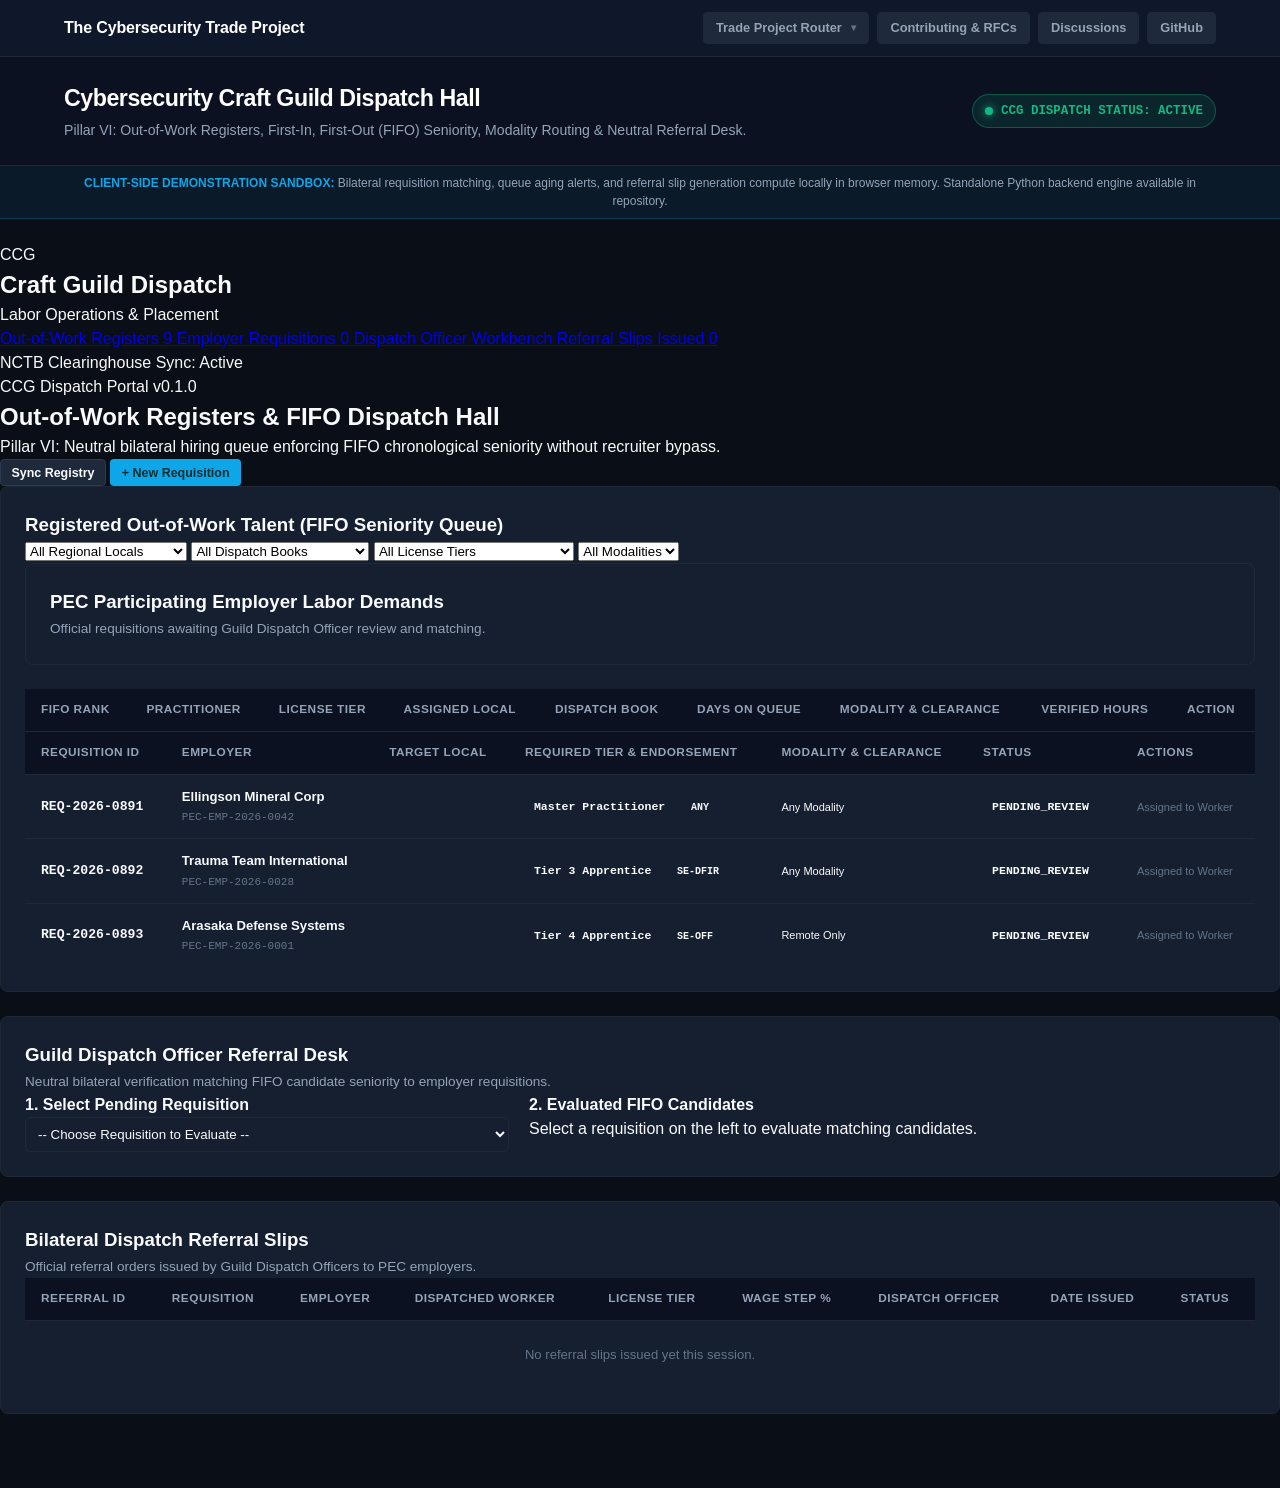
==== guild-hall/index.html @ 4a6930b7 "feat(router): publish guild-hall dispatch portal and update 404 vanity routes" ====
<!DOCTYPE html>
<html lang="en">
<head>
  <meta charset="UTF-8">
  <meta name="viewport" content="width=device-width, initial-scale=1.0">
  <title>Cybersecurity Craft Guild (CCG) - Dispatch Hall &amp; Placement Operations</title>
  <meta name="description" content="Cybersecurity Craft Guild (CCG) Dispatch Hall, Out-of-Work Queue, and Placement Management Portal.">

  <!-- Defensive Security & Content Protection Directives -->
  <meta http-equiv="Content-Security-Policy" content="default-src 'self'; script-src 'self' 'unsafe-inline'; style-src 'self' 'unsafe-inline' https://fonts.googleapis.com; font-src 'self' https://fonts.gstatic.com; img-src 'self' data: https:; connect-src 'self'; base-uri 'self'; form-action 'self';">
  <meta http-equiv="X-Content-Type-Options" content="nosniff">
  <meta http-equiv="Permissions-Policy" content="camera=(), microphone=(), geolocation=(), interest-cohort=()">
  <meta name="referrer" content="strict-origin-when-cross-origin">

  <link rel="stylesheet" href="styles.css">
  <link rel="preconnect" href="https://fonts.googleapis.com">
  <link rel="preconnect" href="https://fonts.gstatic.com" crossorigin>
  <link href="https://fonts.googleapis.com/css2?family=JetBrains+Mono:wght@400;500;700&family=Inter:wght@400;500;600;700;800&display=swap" rel="stylesheet">
</head>
<body>
  <header class="portal-header">
    <div class="portal-header-inner">
      <a href="https://the-cyber-trade-project.github.io/framework/" class="portal-brand">
        <span class="portal-brand-title">The Cybersecurity Trade Project</span>
      </a>
      <div class="portal-header-tools">
        <div class="dropdown">
          <button class="tool-link dropdown-toggle" type="button" aria-haspopup="true" aria-expanded="false">
            <span>Trade Project Router</span>
            <span class="dropdown-arrow">▾</span>
          </button>
          <div class="dropdown-menu">
            <a href="https://the-cyber-trade-project.github.io/framework/" class="dropdown-item">
              <span class="item-title">Documentation Portal</span>
              <span class="item-desc">Explore framework &amp; governance</span>
            </a>
            <a href="https://the-cyber-trade-project.github.io/estimator/" class="dropdown-item">
              <span class="item-title">Career Estimator</span>
              <span class="item-desc">Calculate trade tier &amp; PLA hours</span>
            </a>
            <a href="https://the-cyber-trade-project.github.io/logbook/" class="dropdown-item">
              <span class="item-title">Digital Logbook</span>
              <span class="item-desc">Cryptographic runtime attestation PWA</span>
            </a>
            <a href="https://the-cyber-trade-project.github.io/clearinghouse/" class="dropdown-item">
              <span class="item-title">Trade Clearinghouse</span>
              <span class="item-desc">Central ingestion &amp; credential registry</span>
            </a>
            <a href="https://the-cyber-trade-project.github.io/telemetry/" class="dropdown-item">
              <span class="item-title">Telemetry Gateway</span>
              <span class="item-desc">Zero-knowledge underwriter ratio attestation</span>
            </a>
            <a href="https://the-cyber-trade-project.github.io/guild-hall/" class="dropdown-item active">
              <span class="item-title">Guild Dispatch Hall</span>
              <span class="item-desc">Craft Guild out-of-work registers &amp; placement</span>
            </a>
          </div>
        </div>
        <a href="https://the-cyber-trade-project.github.io/framework/CONTRIBUTING.html" class="tool-link tool-link-contribute">
          <span>Contributing &amp; RFCs</span>
        </a>
        <a href="https://github.com/the-cyber-trade-project/framework/discussions" target="_blank" rel="noopener noreferrer" class="tool-link">
          <span>Discussions</span>
        </a>
        <a href="https://github.com/the-cyber-trade-project/framework" target="_blank" rel="noopener noreferrer" class="tool-link">
          <span>GitHub</span>
        </a>
      </div>
    </div>
  </header>

  <!-- Title Banner -->
  <div class="page-title-banner">
    <div class="container page-title-inner">
      <div>
        <h1>Cybersecurity Craft Guild Dispatch Hall</h1>
        <p class="subtitle">Pillar VI: Out-of-Work Registers, First-In, First-Out (FIFO) Seniority, Modality Routing &amp; Neutral Referral Desk.</p>
      </div>
      <div class="registry-status-badge">
        <span class="status-dot"></span>
        <span>CCG DISPATCH STATUS: ACTIVE</span>
      </div>
    </div>
  </div>

  <!-- Client-Side Sandbox Notice Banner -->
  <div class="sandbox-notice">
    <div class="container">
      <strong style="color:var(--accent-cyan);">CLIENT-SIDE DEMONSTRATION SANDBOX:</strong> Bilateral requisition matching, queue aging alerts, and referral slip generation compute locally in browser memory. Standalone Python backend engine available in repository.
    </div>
  </div>
  <div class="layout" style="margin-top:1.5rem;">
    <aside class="sidebar">
      <div class="logo">
        <div class="logo-badge">CCG</div>
        <div class="logo-text">
          <h1>Craft Guild Dispatch</h1>
          <span>Labor Operations &amp; Placement</span>
        </div>
      </div>

      <nav class="nav">
        <a href="#dispatch-queue" class="nav-item active" data-tab="dispatch-queue">
          <span class="nav-label">Out-of-Work Registers</span>
          <span class="nav-badge" id="badge-queue-count">0</span>
        </a>
        <a href="#requisitions" class="nav-item" data-tab="requisitions">
          <span class="nav-label">Employer Requisitions</span>
          <span class="nav-badge" id="badge-req-count">0</span>
        </a>
        <a href="#referral-workbench" class="nav-item" data-tab="referral-workbench">
          <span class="nav-label">Dispatch Officer Workbench</span>
        </a>
        <a href="#referral-history" class="nav-item" data-tab="referral-history">
          <span class="nav-label">Referral Slips Issued</span>
          <span class="nav-badge" id="badge-slip-count">0</span>
        </a>
      </nav>

      <div class="sidebar-footer">
        <div class="footer-status">
          <span class="status-indicator active"></span>
          <span>NCTB Clearinghouse Sync: Active</span>
        </div>
        <div class="version-tag">CCG Dispatch Portal v0.1.0</div>
      </div>
    </aside>

    <main class="main-content">
      <header class="top-bar">
        <div class="page-title">
          <h2 id="current-tab-title">Out-of-Work Registers &amp; FIFO Dispatch Hall</h2>
          <p id="current-tab-desc">Pillar VI: Neutral bilateral hiring queue enforcing FIFO chronological seniority without recruiter bypass.</p>
        </div>
        <div class="top-actions">
          <button class="btn btn-secondary btn-sm" onclick="window.app.loadData()">Sync Registry</button>
          <button class="btn btn-primary btn-sm" onclick="window.app.openRequisitionModal()">+ New Requisition</button>
        </div>
      </header>

      <section id="tab-dispatch-queue" class="tab-pane active">
        <div class="card mb-4">
          <div class="card-header">
            <h3>Registered Out-of-Work Talent (FIFO Seniority Queue)</h3>
            <div class="controls-row">
              <select id="filter-local" class="input-sm" onchange="window.app.filterQueue()">
                <option value="ALL">All Regional Locals</option>
                <option value="LOCAL-101">Local 101 - Mid-Atlantic</option>
                <option value="LOCAL-204">Local 204 - Midwest</option>
                <option value="LOCAL-302">Local 302 - Western</option>
                <option value="LOCAL-415">Local 415 - Southern</option>
              </select>
              <select id="filter-book" class="input-sm" onchange="window.app.filterQueue()">
                <option value="ALL">All Dispatch Books</option>
                <option value="Book 1 (Resident)">Book 1 (Resident Local)</option>
                <option value="Book 2 (Regional)">Book 2 (Regional District)</option>
                <option value="Book 3 (National)">Book 3 (National Traveler)</option>
              </select>
              <select id="filter-tier" class="input-sm" onchange="window.app.filterQueue()">
                <option value="ALL">All License Tiers</option>
                <option value="Tier 1 Apprentice">Tier 1 Apprentice (50%)</option>
                <option value="Tier 2 Apprentice">Tier 2 Apprentice (60%)</option>
                <option value="Tier 3 Apprentice">Tier 3 Apprentice (70%)</option>
                <option value="Tier 4 Apprentice">Tier 4 Apprentice (80%)</option>
                <option value="Licensed Journeyman">Licensed Journeyman (100%)</option>
                <option value="Master Practitioner">Master Practitioner (MoR)</option>
              </select>
              <select id="filter-modality" class="input-sm" onchange="window.app.filterQueue()">
                <option value="ALL">All Modalities</option>
                <option value="Remote Only">Remote Only</option>
                <option value="Hybrid">Hybrid</option>
                <option value="On-Site Only">On-Site Only</option>
              </select>
            </div>
          </div>
          <div class="table-responsive">
            <table class="data-table">
              <thead>
                <tr>
                  <th>FIFO Rank</th>
                  <th>Practitioner</th>
                  <th>License Tier</th>
                  <th>Assigned Local</th>
                  <th>Dispatch Book</th>
                  <th>Days on Queue</th>
                  <th>Modality &amp; Clearance</th>
                  <th>Verified Hours</th>
                  <th>Action</th>
                </tr>
      <section id="tab-requisitions" class="tab-pane">
        <div class="card">
          <div class="card-header">
            <h3>PEC Participating Employer Labor Demands</h3>
            <span class="card-subtitle">Official requisitions awaiting Guild Dispatch Officer review and matching.</span>
          </div>
          <div class="table-responsive">
            <table class="data-table">
              <thead>
                <tr>
                  <th>Requisition ID</th>
                  <th>Employer</th>
                  <th>Target Local</th>
                  <th>Required Tier &amp; Endorsement</th>
                  <th>Modality &amp; Clearance</th>
                  <th>Status</th>
                  <th>Actions</th>
                </tr>
              </thead>
              <tbody id="requisitions-tbody"></tbody>
            </table>
          </div>
        </div>
      </section>

      <section id="tab-referral-workbench" class="tab-pane">
        <div class="card mb-4">
          <div class="card-header">
            <h3>Guild Dispatch Officer Referral Desk</h3>
            <span class="card-subtitle">Neutral bilateral verification matching FIFO candidate seniority to employer requisitions.</span>
          </div>
          <div class="card-body">
            <div class="workbench-grid" style="display:grid; grid-template-columns: 1fr 1.5fr; gap: 20px;">
              <div class="workbench-panel">
                <h4>1. Select Pending Requisition</h4>
                <select id="workbench-requisition-select" class="input-full mb-3" onchange="window.app.loadWorkbenchRequisition()" style="width:100%; padding:8px; border-radius:6px; background:var(--bg-card); color:var(--text-primary); border:1px solid var(--border-color);">
                  <option value="">-- Choose Requisition to Evaluate --</option>
                </select>
                <div id="workbench-req-details" class="info-box" style="display:none; padding:12px; background:rgba(0,0,0,0.2); border:1px solid var(--border-color); border-radius:6px;"></div>
              </div>

              <div class="workbench-panel">
                <h4>2. Evaluated FIFO Candidates</h4>
                <div id="workbench-alerts" class="alert-box mb-2" style="display:none; padding:10px; background:rgba(239,68,68,0.1); border:1px solid rgba(239,68,68,0.3); border-radius:6px; color:#fca5a5;"></div>
                <div id="workbench-candidates-list" class="candidate-match-list">
                  <p class="text-muted">Select a requisition on the left to evaluate matching candidates.</p>
                </div>
              </div>
            </div>
          </div>
        </div>
      </section>

              </thead>
      <section id="tab-referral-history" class="tab-pane">
        <div class="card">
          <div class="card-header">
            <h3>Bilateral Dispatch Referral Slips</h3>
            <span class="card-subtitle">Official referral orders issued by Guild Dispatch Officers to PEC employers.</span>
          </div>
          <div class="table-responsive">
            <table class="data-table">
              <thead>
                <tr>
                  <th>Referral ID</th>
                  <th>Requisition</th>
                  <th>Employer</th>
                  <th>Dispatched Worker</th>
                  <th>License Tier</th>
                  <th>Wage Step %</th>
                  <th>Dispatch Officer</th>
                  <th>Date Issued</th>
                  <th>Status</th>
                </tr>
              </thead>
              <tbody id="slips-tbody"></tbody>
            </table>
  <div id="modal-requisition" class="modal-backdrop" style="display:none; position:fixed; inset:0; background:rgba(0,0,0,0.7); align-items:center; justify-content:center; z-index:1000;">
    <div class="modal-content" style="background:var(--bg-surface); padding:24px; border-radius:10px; max-width:600px; width:100%; border:1px solid var(--border-color);">
      <div class="modal-header" style="display:flex; justify-content:space-between; align-items:center; margin-bottom:16px;">
        <h3>Submit PEC Employer Labor Requisition</h3>
        <button class="modal-close" onclick="window.app.closeRequisitionModal()" style="background:none; border:none; color:var(--text-muted); font-size:24px; cursor:pointer;">&times;</button>
      </div>
      <form id="form-requisition" onsubmit="window.app.handleRequisitionSubmit(event)">
        <div style="margin-bottom:12px;">
          <label style="display:block; margin-bottom:4px; font-size:12px;">PEC Employer</label>
          <select id="modal-pec-id" class="input-full" required style="width:100%; padding:8px; border-radius:6px; background:var(--bg-card); color:var(--text-primary); border:1px solid var(--border-color);">
            <option value="PEC-EMP-2026-0001">PEC-EMP-2026-0001: Apex Defense Systems (Div 1)</option>
            <option value="PEC-EMP-2026-0014">PEC-EMP-2026-0014: Vanguard Cyber Trust (Div 1)</option>
            <option value="PEC-EMP-2026-0038">PEC-EMP-2026-0038: Metro Health Cyber Defense (Div 2)</option>
            <option value="PEC-EMP-2026-0052">PEC-EMP-2026-0052: Meridian Energy Grid Cyber (Div 1)</option>
          </select>
        </div>
        <div style="display:flex; gap:12px; margin-bottom:12px;">
          <div style="flex:1;">
            <label style="display:block; margin-bottom:4px; font-size:12px;">Local</label>
            <select id="modal-local-id" class="input-full" required style="width:100%; padding:8px; border-radius:6px; background:var(--bg-card); color:var(--text-primary); border:1px solid var(--border-color);">
              <option value="LOCAL-101">Local 101 - Mid-Atlantic</option>
              <option value="LOCAL-204">Local 204 - Midwest</option>
              <option value="LOCAL-302">Local 302 - Western</option>
              <option value="LOCAL-415">Local 415 - Southern</option>
            </select>
          </div>
          <div style="flex:1;">
            <label style="display:block; margin-bottom:4px; font-size:12px;">Tier</label>
            <select id="modal-tier" class="input-full" required style="width:100%; padding:8px; border-radius:6px; background:var(--bg-card); color:var(--text-primary); border:1px solid var(--border-color);">
              <option value="Tier 1 Apprentice">Tier 1 Apprentice (50%)</option>
              <option value="Tier 2 Apprentice">Tier 2 Apprentice (60%)</option>
              <option value="Tier 3 Apprentice">Tier 3 Apprentice (70%)</option>
              <option value="Tier 4 Apprentice">Tier 4 Apprentice (80%)</option>
              <option value="Licensed Journeyman">Licensed Journeyman (100%)</option>
              <option value="Master Practitioner">Master Practitioner (MoR)</option>
            </select>
          </div>
        </div>
        <div style="display:flex; gap:12px; margin-bottom:12px;">
          <div style="flex:1;">
            <label style="display:block; margin-bottom:4px; font-size:12px;">Endorsement</label>
            <select id="modal-endorsement" class="input-full" style="width:100%; padding:8px; border-radius:6px; background:var(--bg-card); color:var(--text-primary); border:1px solid var(--border-color);">
              <option value="None">None</option>
              <option value="SE-APP">SE-APP</option>
              <option value="SE-CLD">SE-CLD</option>
              <option value="SE-ICS">SE-ICS</option>
              <option value="SE-MED">SE-MED</option>
              <option value="SE-DFIR">SE-DFIR</option>
              <option value="SE-AIML">SE-AIML</option>
            </select>
          </div>
          <div style="flex:1;">
            <label style="display:block; margin-bottom:4px; font-size:12px;">Modality</label>
            <select id="modal-modality" class="input-full" style="width:100%; padding:8px; border-radius:6px; background:var(--bg-card); color:var(--text-primary); border:1px solid var(--border-color);">
              <option value="Any">Any Modality</option>
              <option value="Remote Only">Remote Only</option>
              <option value="Hybrid">Hybrid</option>
              <option value="On-Site Only">On-Site Only</option>
            </select>
          </div>
        </div>
        <div style="display:flex; justify-content:flex-end; gap:8px;">
          <button type="button" class="btn btn-secondary" onclick="window.app.closeRequisitionModal()">Cancel</button>
          <button type="submit" class="btn btn-primary">Post Requisition</button>
        </div>
      </form>
    </div>
  </div>
  <script src="app.js"></script>

          </div>
        </div>
      </section>

              <tbody id="queue-tbody"></tbody>
            </table>
          </div>
        </div>
      </section>
    </main>
  </div>
</body>
</html>
---- guild-hall/styles.css ----
/* Cybersecurity Trade Clearinghouse - National Registry & Ingestion Stylesheet */
:root {
  --bg-primary: #0a0e17;
  --bg-secondary: #0f172a;
  --bg-card: #161f30;
  --bg-card-hover: #1e293b;
  --border-color: #1f2937;
  --border-subtle: #2e3a52;
  --border-focus: #38bdf8;
  --text-primary: #f8fafc;
  --text-secondary: #94a3b8;
  --text-muted: #64748b;
  --accent-cyan: #0ea5e9;
  --accent-blue: #2563eb;
  --accent-emerald: #10b981;
  --accent-green: #10b981;
  --accent-amber: #f59e0b;
  --accent-rose: #f43f5e;
  --accent-purple: #8b5cf6;
  --radius-sm: 4px;
  --radius-md: 6px;
  --radius-lg: 8px;
  --font-sans: -apple-system, BlinkMacSystemFont, "Segoe UI", Roboto, "Helvetica Neue", Arial, sans-serif;
  --font-mono: ui-monospace, SFMono-Regular, "JetBrains Mono", Menlo, Monaco, Consolas, monospace;
}

* {
  box-sizing: border-box;
  margin: 0;
  padding: 0;
}

/* WCAG 2.1 AA Focus-Visible Accessibility Standard */
:focus-visible {
  outline: 2px solid var(--accent-cyan, #0ea5e9);
  outline-offset: 2px;
}

/* Reduced Motion Preference */
@media (prefers-reduced-motion: reduce) {
  *, ::before, ::after {
    animation-duration: 0.01ms !important;
    animation-iteration-count: 1 !important;
    transition-duration: 0.01ms !important;
    scroll-behavior: auto !important;
  }
}

body {
  background-color: var(--bg-primary);
  color: var(--text-primary);
  font-family: var(--font-sans);
  line-height: 1.5;
  min-height: 100vh;
  padding-bottom: 50px;
}

.container {
  max-width: 1200px;
  margin: 0 auto;
  padding: 0 1.5rem;
}

/* Portal Header & Ecosystem Navigation */
.portal-header {
  background-color: var(--bg-secondary);
  border-bottom: 1px solid var(--border-color);
  position: sticky;
  top: 0;
  z-index: 100;
}

.portal-header-inner {
  max-width: 1200px;
  margin: 0 auto;
  padding: 0.75rem 1.5rem;
  display: flex;
  justify-content: space-between;
  align-items: center;
  gap: 1rem;
}

.portal-brand {
  display: flex;
  align-items: center;
  gap: 0.75rem;
  text-decoration: none;
  color: var(--text-primary);
}

.portal-brand-title {
  font-size: 1rem;
  font-weight: 700;
  letter-spacing: -0.01em;
  color: #fff;
  transition: color 0.15s ease;
}

.portal-brand:hover .portal-brand-title,
.portal-brand-title:hover {
  color: var(--accent-cyan);
}

.portal-header-tools {
  display: flex;
  align-items: center;
  gap: 0.5rem;
}

.tool-link {
  display: inline-flex;
  align-items: center;
  justify-content: center;
  gap: 0.4rem;
  background-color: #1e293b;
  border: 1px solid var(--border-color);
  color: var(--text-secondary);
  text-decoration: none;
  font-family: var(--font-sans);
  font-size: 0.8rem;
  font-weight: 600;
  line-height: 1;
  height: 32px;
  box-sizing: border-box;
  padding: 0 0.75rem;
  border-radius: var(--radius-sm);
  transition: all 0.15s ease;
  cursor: pointer;
  appearance: none;
  -webkit-appearance: none;
  vertical-align: middle;
}

.tool-link:hover {
  background-color: #334155;
  color: #fff;
  border-color: var(--accent-cyan);
}

/* Dropdown */
.dropdown {
  position: relative;
  display: inline-block;
}

.dropdown-arrow {
  font-size: 0.65rem;
  margin-left: 0.2rem;
  color: var(--text-muted);
}

.dropdown-menu {
  display: none;
  position: absolute;
  right: 0;
  top: calc(100% + 2px);
  margin-top: 0;
  background-color: #0f172a;
  border: 1px solid var(--border-subtle);
  border-radius: var(--radius-md);
  box-shadow: 0 10px 25px -5px rgba(0, 0, 0, 0.7);
  min-width: 260px;
  z-index: 200;
  padding: 0.4rem;
}

.dropdown-menu::before {
  content: "";
  position: absolute;
  top: -8px;
  left: 0;
  right: 0;
  height: 8px;
}

.dropdown:hover .dropdown-menu,
.dropdown:focus-within .dropdown-menu {
  display: block;
}

.dropdown-item {
  display: flex;
  flex-direction: column;
  padding: 0.6rem 0.75rem;
  text-decoration: none;
  border-radius: var(--radius-sm);
  transition: background-color 0.1s ease;
}

.dropdown-item:hover {
  background-color: #1e293b;
}

.dropdown-item.active {
  background-color: rgba(14, 165, 233, 0.12);
  border-left: 2px solid var(--accent-cyan);
}

.item-title {
  color: var(--accent-cyan);
  font-weight: 600;
  font-size: 0.85rem;
  margin-bottom: 0.15rem;
}

.item-desc {
  color: var(--text-muted);
  font-size: 0.75rem;
  line-height: 1.3;
}

/* Mobile Header Layout (< 768px): 2-Row Clean Layout */
@media (max-width: 768px) {
  .portal-header-inner {
    flex-direction: column;
    align-items: stretch;
    padding: 0.6rem 1rem;
    gap: 0.5rem;
  }

  .portal-brand {
    justify-content: center;
    text-align: center;
  }

  .portal-brand-title {
    font-size: 0.95rem;
    font-weight: 800;
  }

  .portal-header-tools {
    display: grid;
    grid-template-columns: repeat(4, 1fr);
    gap: 6px;
    width: 100%;
  }

  .tool-link {
    width: 100%;
    font-size: 0.72rem;
    padding: 0.4rem 0.2rem;
    text-align: center;
    justify-content: center;
  }

  .dropdown {
    width: 100%;
  }

  .dropdown-menu {
    left: 0;
    right: 0;
    width: 100%;
    min-width: unset;
  }
}

/* Page Title Banner */
.page-title-banner {
  background-color: #0b1120;
  border-bottom: 1px solid var(--border-color);
  padding: 1.5rem 0;
}

.page-title-inner {
  display: flex;
  justify-content: space-between;
  align-items: center;
  flex-wrap: wrap;
  gap: 1rem;
}

.page-title-banner h1 {
  font-size: 1.45rem;
  font-weight: 800;
  letter-spacing: -0.02em;
  color: #fff;
  margin-bottom: 0.25rem;
}

.page-title-banner .subtitle {
  color: var(--text-secondary);
  font-size: 0.88rem;
  max-width: 780px;
}

.registry-status-badge {
  display: inline-flex;
  align-items: center;
  gap: 0.5rem;
  background-color: rgba(16, 185, 129, 0.12);
  border: 1px solid rgba(16, 185, 129, 0.35);
  color: var(--accent-emerald);
  font-family: var(--font-mono);
  font-size: 0.78rem;
  font-weight: 700;
  padding: 0.4rem 0.75rem;
  border-radius: 20px;
}

.status-dot {
  width: 8px;
  height: 8px;
  background-color: var(--accent-emerald);
  border-radius: 50%;
  box-shadow: 0 0 8px var(--accent-emerald);
}

/* Sandbox Notice Banner */
.sandbox-notice {
  background-color: rgba(14, 165, 233, 0.08);
  border-bottom: 1px solid rgba(14, 165, 233, 0.25);
  padding: 8px 0;
  font-size: 12px;
  color: var(--text-secondary);
  text-align: center;
}

/* Navigation Ribbon (3-Workspace Responsive Layout) */
.nav-ribbon {
  background-color: #0d1526;
  border-bottom: 1px solid var(--border-color);
  position: sticky;
  top: 49px;
  z-index: 90;
}

.nav-tabs-container {
  display: grid;
  grid-template-columns: repeat(3, 1fr);
  gap: 8px;
  padding: 8px 1.5rem;
}

@media (max-width: 768px) {
  .nav-tabs-container {
    grid-template-columns: 1fr;
    padding: 6px 1rem;
    gap: 6px;
  }
}

.tab-btn {
  background-color: var(--bg-card);
  border: 1px solid var(--border-color);
  color: var(--text-secondary);
  font-family: var(--font-sans);
  font-size: 13px;
  font-weight: 700;
  padding: 10px 14px;
  border-radius: var(--radius-sm);
  cursor: pointer;
  text-align: center;
  transition: all 0.15s ease;
  white-space: normal;
  display: flex;
  align-items: center;
  justify-content: center;
}

.tab-btn:hover {
  color: #fff;
  background-color: var(--bg-card-hover);
  border-color: var(--border-subtle);
}

.tab-btn.active {
  color: var(--accent-cyan);
  background-color: rgba(14, 165, 233, 0.12);
  border-color: var(--accent-cyan);
  font-weight: 700;
}

/* Secondary Sub-View Segmented Pills */
.sub-nav-ribbon {
  display: flex;
  gap: 6px;
  margin-bottom: 1.25rem;
  flex-wrap: wrap;
  background: var(--bg-secondary);
  padding: 5px;
  border-radius: var(--radius-md);
  border: 1px solid var(--border-color);
}

.sub-pill-btn {
  background: transparent;
  border: 1px solid transparent;
  color: var(--text-secondary);
  font-family: var(--font-sans);
  font-size: 12px;
  font-weight: 600;
  padding: 6px 14px;
  border-radius: var(--radius-sm);
  cursor: pointer;
  transition: all 0.15s ease;
  flex: 1;
  min-width: 140px;
  text-align: center;
}

.sub-pill-btn:hover {
  color: var(--text-primary);
  background: rgba(255, 255, 255, 0.04);
}

.sub-pill-btn.active {
  background: var(--bg-card);
  color: var(--accent-cyan);
  border-color: var(--border-subtle);
  box-shadow: 0 1px 3px rgba(0, 0, 0, 0.3);
}

/* View Sections */
.view-panel {
  display: none;
  padding: 1.5rem 0;
}

.view-panel.active {
  display: block;
}

/* Cards & Layout Containers */
.card {
  background-color: var(--bg-card);
  border: 1px solid var(--border-color);
  border-radius: var(--radius-lg);
  padding: 1.5rem;
  margin-bottom: 1.5rem;
}

.card-title {
  font-size: 1.15rem;
  font-weight: 700;
  color: #fff;
  margin-bottom: 0.4rem;
}

.card-subtitle {
  font-size: 0.85rem;
  color: var(--text-secondary);
  margin-bottom: 1.25rem;
  line-height: 1.4;
}

.grid-2 {
  display: grid;
  grid-template-columns: 1fr 1fr;
  gap: 1.25rem;
}

@media (max-width: 860px) {
  .grid-2 {
    grid-template-columns: 1fr;
  }
}

/* Ingestion Drop Zone */
.dropzone {
  border: 2px dashed var(--border-subtle);
  border-radius: var(--radius-lg);
  padding: 2.5rem 1.5rem;
  text-align: center;
  background-color: rgba(15, 23, 42, 0.6);
  cursor: pointer;
  transition: all 0.2s ease;
}

.dropzone:hover,
.dropzone.dragover {
  border-color: var(--accent-cyan);
  background-color: rgba(14, 165, 233, 0.05);
}

.dropzone-title {
  font-size: 1.05rem;
  font-weight: 700;
  color: #fff;
  margin-bottom: 0.4rem;
}

.dropzone-desc {
  font-size: 0.82rem;
  color: var(--text-muted);
  margin-bottom: 1rem;
}

.btn {
  display: inline-flex;
  align-items: center;
  justify-content: center;
  font-family: var(--font-sans);
  font-size: 0.85rem;
  font-weight: 600;
  padding: 0.5rem 1rem;
  border-radius: var(--radius-sm);
  border: 1px solid transparent;
  cursor: pointer;
  transition: all 0.15s ease;
  text-decoration: none;
}

.btn-primary {
  background-color: var(--accent-cyan);
  color: #042f2e;
}

.btn-primary:hover {
  background-color: #38bdf8;
}

.btn-secondary {
  background-color: #1e293b;
  border-color: var(--border-subtle);
  color: var(--text-primary);
}

.btn-secondary:hover {
  background-color: #334155;
  color: #fff;
}

.btn-success {
  background-color: var(--accent-emerald);
  color: #064e3b;
}

.btn-sm {
  font-size: 0.78rem;
  padding: 0.35rem 0.65rem;
}

/* Code & Merkle Viewers */
.code-box {
  background-color: #090d16;
  border: 1px solid var(--border-color);
  border-radius: var(--radius-sm);
  padding: 0.75rem;
  font-family: var(--font-mono);
  font-size: 0.8rem;
  color: var(--accent-cyan);
  word-break: break-all;
  overflow-x: auto;
}

.mono {
  font-family: var(--font-mono);
}

.merkle-chain-view {
  display: flex;
  flex-direction: column;
  gap: 0.75rem;
  margin-top: 1rem;
}

.merkle-node {
  background-color: var(--bg-secondary);
  border: 1px solid var(--border-color);
  border-left: 3px solid var(--accent-cyan);
  border-radius: var(--radius-md);
  padding: 0.85rem 1rem;
  font-size: 0.82rem;
}

.merkle-node.genesis {
  border-left-color: var(--accent-emerald);
}

.node-header {
  display: flex;
  justify-content: space-between;
  align-items: center;
  margin-bottom: 0.4rem;
  font-weight: 700;
  color: #fff;
}

.node-hash {
  font-family: var(--font-mono);
  font-size: 0.75rem;
  color: var(--text-muted);
}

/* Search Bar & Inputs */
.search-bar {
  display: flex;
  gap: 0.5rem;
  margin-bottom: 1.25rem;
}

.input-field {
  background-color: #0b1120;
  border: 1px solid var(--border-color);
  border-radius: var(--radius-sm);
  padding: 0.5rem 0.85rem;
  color: #fff;
  font-family: var(--font-sans);
  font-size: 0.85rem;
}

.input-field:focus {
  outline: none;
  border-color: var(--border-focus);
}

/* Tables */
.table-wrap {
  overflow-x: auto;
  border: 1px solid var(--border-color);
  border-radius: var(--radius-md);
}

.data-table {
  width: 100%;
  border-collapse: collapse;
  font-size: 0.82rem;
  text-align: left;
}

.data-table th {
  background-color: #0b1120;
  padding: 0.75rem 1rem;
  font-weight: 700;
  color: var(--text-secondary);
  border-bottom: 1px solid var(--border-color);
  text-transform: uppercase;
  letter-spacing: 0.04em;
  font-size: 0.74rem;
}

.data-table td {
  padding: 0.75rem 1rem;
  border-bottom: 1px solid var(--border-color);
  color: var(--text-primary);
}

.data-table tr:last-child td {
  border-bottom: none;
}

.data-table tr:hover td {
  background-color: rgba(255, 255, 255, 0.02);
}

/* Badges */
.badge {
  display: inline-block;
  font-family: var(--font-mono);
  font-size: 0.72rem;
  font-weight: 700;
  padding: 0.2rem 0.5rem;
  border-radius: var(--radius-sm);
  border: 1px solid transparent;
}

.badge-active {
  background-color: rgba(16, 185, 129, 0.15);
  border-color: rgba(16, 185, 129, 0.4);
  color: var(--accent-emerald);
}

.badge-override {
  background-color: rgba(245, 158, 11, 0.15);
  border-color: rgba(245, 158, 11, 0.4);
  color: var(--accent-amber);
}

.badge-specialty {
  background-color: rgba(14, 165, 233, 0.15);
  border-color: rgba(14, 165, 233, 0.4);
  color: var(--accent-cyan);
}

/* Wage Step Progress Meter */
.progress-meter {
  height: 12px;
  background-color: #090d16;
  border-radius: 6px;
  overflow: hidden;
  margin: 0.5rem 0 1rem;
  border: 1px solid var(--border-color);
}

.progress-fill {
  height: 100%;
  background: linear-gradient(90deg, var(--accent-cyan), var(--accent-emerald));
  transition: width 0.3s ease;
}

/* Elevation Seal Certificate Box */
.seal-certificate {
  background: linear-gradient(180deg, #161f30 0%, #0d1526 100%);
  border: 2px solid var(--accent-cyan);
  border-radius: var(--radius-lg);
  padding: 1.5rem;
  text-align: center;
  margin-top: 1.25rem;
}

.seal-header {
  font-size: 0.8rem;
  text-transform: uppercase;
  letter-spacing: 0.1em;
  color: var(--accent-cyan);
  font-weight: 800;
  margin-bottom: 0.5rem;
}

.seal-title {
  font-size: 1.35rem;
  font-weight: 800;
  color: #fff;
  margin-bottom: 0.5rem;
}

.seal-meta {
  font-size: 0.85rem;
  color: var(--text-secondary);
  margin-bottom: 1rem;
}

/* Modal Styling */
.modal-backdrop {
  position: fixed;
  top: 0;
  left: 0;
  width: 100vw;
  height: 100vh;
  background-color: rgba(3, 7, 18, 0.75);
  backdrop-filter: blur(4px);
  display: flex;
  align-items: center;
  justify-content: center;
  z-index: 999;
  padding: 1rem;
}

.modal-dialog {
  background-color: var(--bg-card);
  border: 1px solid var(--border-color);
  border-radius: var(--radius-lg);
  max-width: 600px;
  width: 100%;
  max-height: 90vh;
  overflow-y: auto;
  box-shadow: 0 20px 25px -5px rgba(0, 0, 0, 0.5), 0 8px 10px -6px rgba(0, 0, 0, 0.5);
  padding: 1.5rem;
}

.modal-header {
  display: flex;
  justify-content: space-between;
  align-items: center;
  border-bottom: 1px solid var(--border-color);
  padding-bottom: 0.75rem;
  margin-bottom: 1.25rem;
}

.modal-title {
  font-size: 1.1rem;
  font-weight: 700;
  color: #fff;
}

.modal-close-btn {
  background: transparent;
  border: none;
  color: var(--text-muted);
  font-size: 1.25rem;
  cursor: pointer;
  line-height: 1;
}

.modal-close-btn:hover {
  color: #fff;
}

.perspective-banner {
  background-color: #0d1526;
  border-bottom: 1px solid var(--border-color);
  padding: 6px 1.5rem;
  display: flex;
  align-items: center;
  justify-content: space-between;
  flex-wrap: wrap;
  gap: 8px;
  font-size: 0.8rem;
}

.perspective-controls {
  display: flex;
  align-items: center;
  gap: 6px;
}

.perspective-btn {
  background-color: var(--bg-card);
  border: 1px solid var(--border-color);
  color: var(--text-secondary);
  font-size: 0.75rem;
  font-weight: 600;
  padding: 3px 10px;
  border-radius: var(--radius-sm);
  cursor: pointer;
  transition: all 0.15s ease;
}

.perspective-btn:hover {
  color: #fff;
  border-color: var(--border-subtle);
}

.perspective-btn.active {
  color: var(--accent-cyan);
  border-color: var(--accent-cyan);
  background-color: rgba(14, 165, 233, 0.12);
}
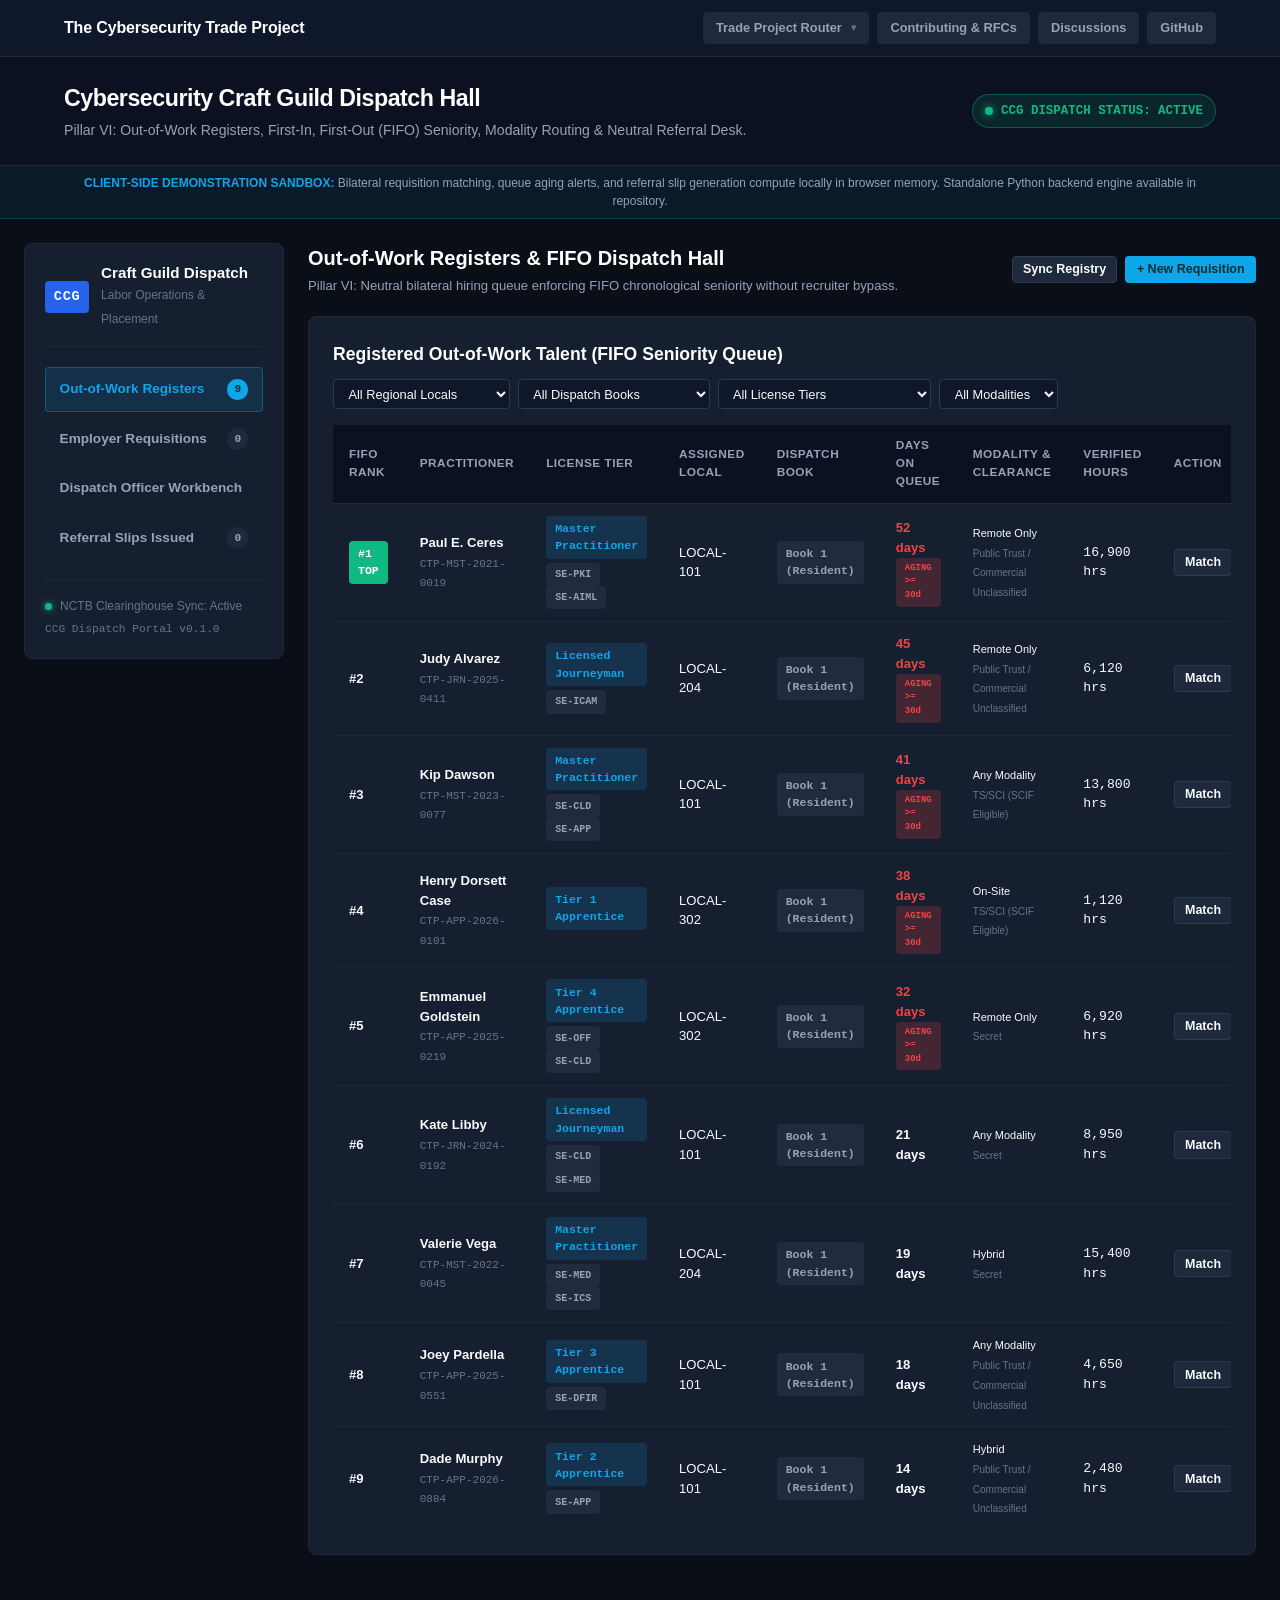
==== commit d5cf2f18: "fix(guild-hall): deploy restored dispatch hall portal layout and styles" ====
--- a/guild-hall/index.html
+++ b/guild-hall/index.html
@@ -187,6 +187,13 @@
                   <th>Verified Hours</th>
                   <th>Action</th>
                 </tr>
+              </thead>
+              <tbody id="queue-tbody"></tbody>
+            </table>
+          </div>
+        </div>
+      </section>
+
       <section id="tab-requisitions" class="tab-pane">
         <div class="card">
           <div class="card-header">
@@ -240,7 +247,6 @@
         </div>
       </section>
 
-              </thead>
       <section id="tab-referral-history" class="tab-pane">
         <div class="card">
           <div class="card-header">
@@ -264,8 +270,14 @@
               </thead>
               <tbody id="slips-tbody"></tbody>
             </table>
+          </div>
+        </div>
+      </section>
+    </main>
+  </div>
+
   <div id="modal-requisition" class="modal-backdrop" style="display:none; position:fixed; inset:0; background:rgba(0,0,0,0.7); align-items:center; justify-content:center; z-index:1000;">
-    <div class="modal-content" style="background:var(--bg-surface); padding:24px; border-radius:10px; max-width:600px; width:100%; border:1px solid var(--border-color);">
+    <div class="modal-content" style="background:var(--bg-card); padding:24px; border-radius:10px; max-width:600px; width:100%; border:1px solid var(--border-color);">
       <div class="modal-header" style="display:flex; justify-content:space-between; align-items:center; margin-bottom:16px;">
         <h3>Submit PEC Employer Labor Requisition</h3>
         <button class="modal-close" onclick="window.app.closeRequisitionModal()" style="background:none; border:none; color:var(--text-muted); font-size:24px; cursor:pointer;">&times;</button>
@@ -333,17 +345,5 @@
     </div>
   </div>
   <script src="app.js"></script>
-
-          </div>
-        </div>
-      </section>
-
-              <tbody id="queue-tbody"></tbody>
-            </table>
-          </div>
-        </div>
-      </section>
-    </main>
-  </div>
 </body>
 </html>
--- a/guild-hall/styles.css
+++ b/guild-hall/styles.css
@@ -1,8 +1,9 @@
-/* Cybersecurity Trade Clearinghouse - National Registry & Ingestion Stylesheet */
+/* Cybersecurity Craft Guild (CCG) - Dispatch Hall & Placement Stylesheet */
 :root {
   --bg-primary: #0a0e17;
   --bg-secondary: #0f172a;
   --bg-card: #161f30;
+  --bg-surface: #161f30;
   --bg-card-hover: #1e293b;
   --border-color: #1f2937;
   --border-subtle: #2e3a52;
@@ -316,6 +317,279 @@
   text-align: center;
 }
 
+/* CCG Dispatch Hall Layout Architecture */
+.layout {
+  display: flex;
+  max-width: 1400px;
+  margin: 1.5rem auto 0 auto;
+  padding: 0 1.5rem;
+  gap: 1.5rem;
+  align-items: flex-start;
+}
+
+@media (max-width: 960px) {
+  .layout {
+    flex-direction: column;
+    padding: 0 1rem;
+  }
+}
+
+.sidebar {
+  width: 260px;
+  flex-shrink: 0;
+  background-color: var(--bg-card);
+  border: 1px solid var(--border-color);
+  border-radius: var(--radius-lg);
+  padding: 1.25rem;
+  display: flex;
+  flex-direction: column;
+  gap: 1.25rem;
+}
+
+@media (max-width: 960px) {
+  .sidebar {
+    width: 100%;
+  }
+}
+
+.logo {
+  display: flex;
+  align-items: center;
+  gap: 0.75rem;
+  padding-bottom: 1rem;
+  border-bottom: 1px solid var(--border-color);
+}
+
+.logo-badge {
+  background: var(--accent-blue);
+  color: #fff;
+  font-weight: 800;
+  font-size: 0.85rem;
+  padding: 0.35rem 0.55rem;
+  border-radius: var(--radius-sm);
+  font-family: var(--font-mono);
+  letter-spacing: 0.05em;
+}
+
+.logo-text h1 {
+  font-size: 0.95rem;
+  font-weight: 700;
+  color: #fff;
+  line-height: 1.2;
+}
+
+.logo-text span {
+  font-size: 0.75rem;
+  color: var(--text-muted);
+}
+
+.nav {
+  display: flex;
+  flex-direction: column;
+  gap: 0.35rem;
+}
+
+.nav-item {
+  display: flex;
+  align-items: center;
+  justify-content: space-between;
+  padding: 0.65rem 0.85rem;
+  color: var(--text-secondary);
+  text-decoration: none;
+  font-size: 0.85rem;
+  font-weight: 600;
+  border-radius: var(--radius-sm);
+  transition: all 0.15s ease;
+  border: 1px solid transparent;
+}
+
+.nav-item:hover {
+  background-color: var(--bg-card-hover);
+  color: #fff;
+}
+
+.nav-item.active {
+  background-color: rgba(14, 165, 233, 0.12);
+  color: var(--accent-cyan);
+  border-color: rgba(14, 165, 233, 0.35);
+}
+
+.nav-badge {
+  background: #1e293b;
+  color: var(--text-secondary);
+  font-size: 0.7rem;
+  font-weight: 700;
+  padding: 0.15rem 0.45rem;
+  border-radius: 10px;
+  font-family: var(--font-mono);
+}
+
+.nav-item.active .nav-badge {
+  background: var(--accent-cyan);
+  color: #042f2e;
+}
+
+.sidebar-footer {
+  margin-top: auto;
+  padding-top: 1rem;
+  border-top: 1px solid var(--border-color);
+  font-size: 0.75rem;
+  color: var(--text-muted);
+}
+
+.footer-status {
+  display: flex;
+  align-items: center;
+  gap: 0.5rem;
+  margin-bottom: 0.35rem;
+}
+
+.status-indicator {
+  width: 7px;
+  height: 7px;
+  border-radius: 50%;
+  background-color: var(--text-muted);
+}
+
+.status-indicator.active {
+  background-color: var(--accent-emerald);
+  box-shadow: 0 0 6px var(--accent-emerald);
+}
+
+.version-tag {
+  font-family: var(--font-mono);
+  font-size: 0.7rem;
+  color: var(--text-muted);
+}
+
+.main-content {
+  flex: 1;
+  min-width: 0;
+}
+
+.top-bar {
+  display: flex;
+  justify-content: space-between;
+  align-items: center;
+  margin-bottom: 1.25rem;
+  gap: 1rem;
+  flex-wrap: wrap;
+}
+
+.page-title h2 {
+  font-size: 1.25rem;
+  font-weight: 700;
+  color: #fff;
+  margin-bottom: 0.2rem;
+}
+
+.page-title p {
+  font-size: 0.82rem;
+  color: var(--text-secondary);
+}
+
+.top-actions {
+  display: flex;
+  gap: 0.5rem;
+  align-items: center;
+}
+
+/* Tab Panes */
+.tab-pane {
+  display: none;
+}
+
+.tab-pane.active {
+  display: block;
+}
+
+.card-header {
+  display: flex;
+  flex-direction: column;
+  gap: 0.75rem;
+  margin-bottom: 1rem;
+}
+
+.card-header h3 {
+  font-size: 1.1rem;
+  font-weight: 700;
+  color: #fff;
+}
+
+.controls-row {
+  display: flex;
+  gap: 0.5rem;
+  flex-wrap: wrap;
+}
+
+.input-sm {
+  background-color: var(--bg-secondary);
+  border: 1px solid var(--border-subtle);
+  color: var(--text-primary);
+  padding: 0.35rem 0.65rem;
+  font-size: 0.8rem;
+  border-radius: var(--radius-sm);
+  font-family: var(--font-sans);
+}
+
+.input-sm:focus {
+  outline: none;
+  border-color: var(--border-focus);
+}
+
+.table-responsive {
+  width: 100%;
+  overflow-x: auto;
+  -webkit-overflow-scrolling: touch;
+}
+
+.workbench-grid {
+  display: grid;
+  grid-template-columns: 1fr 1.5fr;
+  gap: 1.25rem;
+}
+
+@media (max-width: 860px) {
+  .workbench-grid {
+    grid-template-columns: 1fr;
+  }
+}
+
+.workbench-panel h4 {
+  font-size: 0.95rem;
+  font-weight: 700;
+  color: #fff;
+  margin-bottom: 0.75rem;
+}
+
+.candidate-match-list {
+  display: flex;
+  flex-direction: column;
+  gap: 0.75rem;
+}
+
+.mb-2 { margin-bottom: 0.5rem; }
+.mb-3 { margin-bottom: 0.75rem; }
+.mb-4 { margin-bottom: 1rem; }
+
+.badge-primary {
+  background-color: rgba(14, 165, 233, 0.15);
+  border-color: rgba(14, 165, 233, 0.4);
+  color: var(--accent-cyan);
+}
+
+.badge-subtle {
+  background-color: rgba(100, 116, 139, 0.15);
+  border-color: rgba(100, 116, 139, 0.3);
+  color: var(--text-secondary);
+}
+
+.badge-success {
+  background-color: rgba(16, 185, 129, 0.15);
+  border-color: rgba(16, 185, 129, 0.4);
+  color: var(--accent-emerald);
+}
+
 /* Navigation Ribbon (3-Workspace Responsive Layout) */
 .nav-ribbon {
   background-color: #0d1526;
